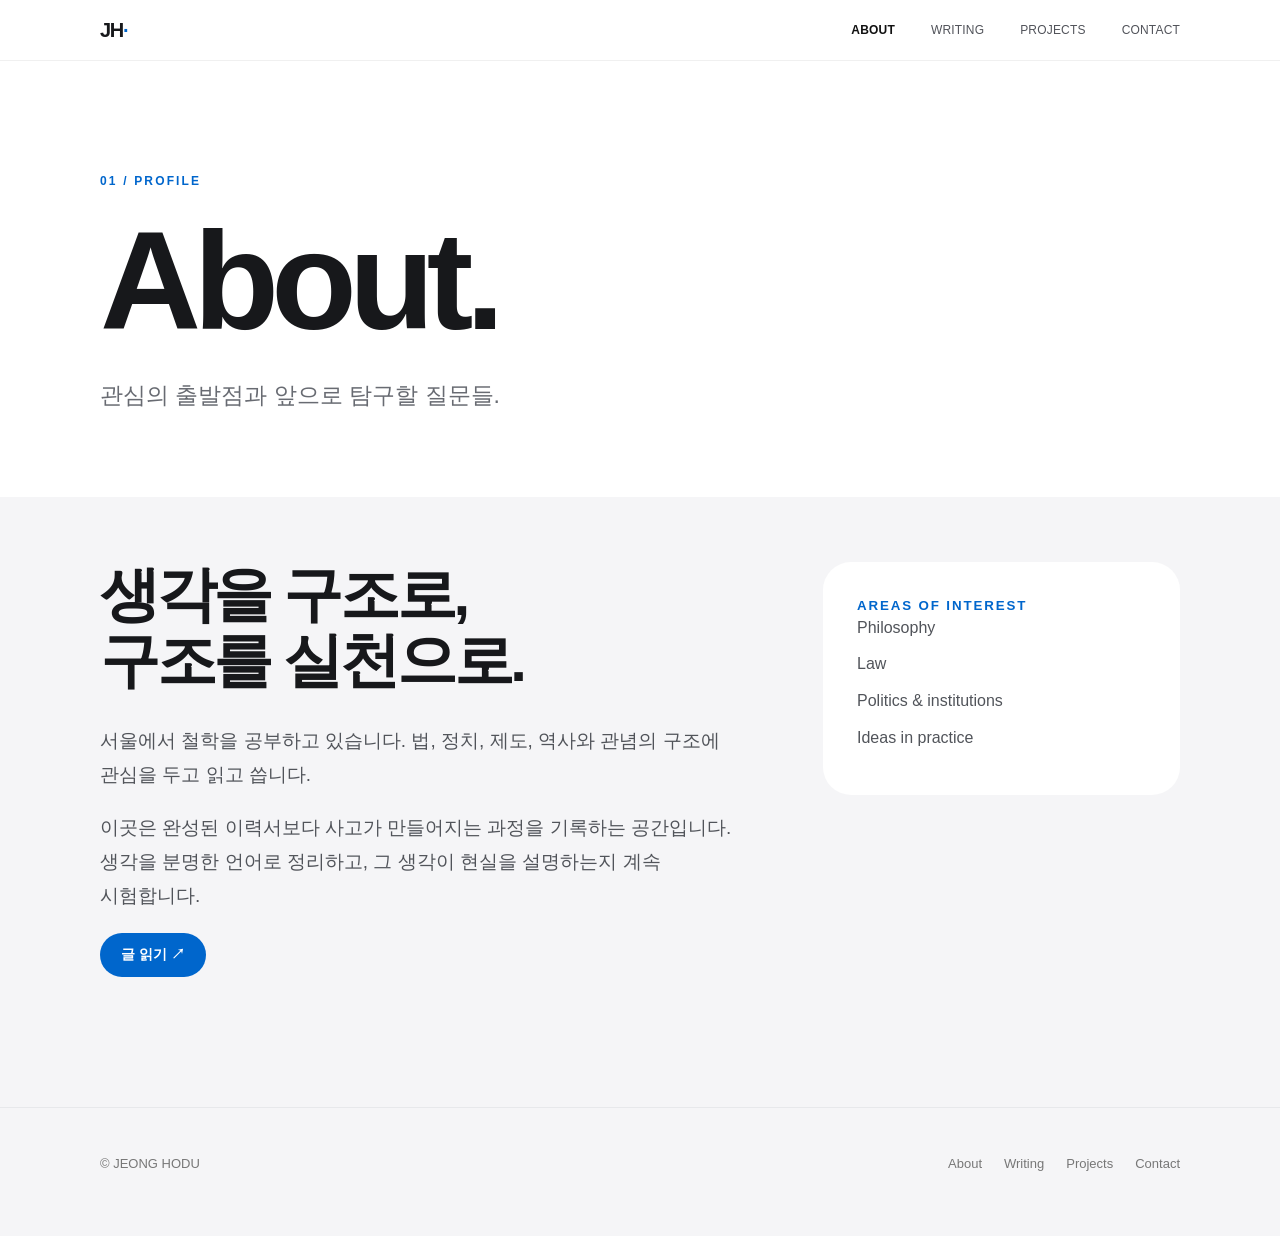
==== about.html @ a946a990 "Add files via upload" ====
<!doctype html>
<html lang="ko"><head>
  <meta charset="utf-8"><meta name="viewport" content="width=device-width,initial-scale=1">
  <meta name="description" content="정호두의 글과 프로젝트, 철학과 법에 관한 기록">
  <title>About — JEONG HODU</title><link rel="stylesheet" href="styles.css">
  
</head><body data-page="about">
  <header class="site-nav"><div class="container nav-inner">
      <a class="wordmark" href="index.html" aria-label="JEONG HODU 홈">JH<span>·</span></a>
      <nav class="nav-links" aria-label="주요 메뉴"><a href="about.html" aria-current="page">ABOUT</a><a href="writing.html">WRITING</a><a href="projects.html">PROJECTS</a><a href="contact.html">CONTACT</a></nav>
    </div></header>
  <main>
  <section class="page-intro container"><span class="eyebrow">01 / PROFILE</span><h1>About.</h1><p>관심의 출발점과 앞으로 탐구할 질문들.</p></section>
  <section class="page-surface"><div class="container about-grid">
    <div><h2>생각을 구조로,<br>구조를 실천으로.</h2><p>서울에서 철학을 공부하고 있습니다. 법, 정치, 제도, 역사와 관념의 구조에 관심을 두고 읽고 씁니다.</p><p>이곳은 완성된 이력서보다 사고가 만들어지는 과정을 기록하는 공간입니다. 생각을 분명한 언어로 정리하고, 그 생각이 현실을 설명하는지 계속 시험합니다.</p><a class="pill primary" href="writing.html">글 읽기 ↗</a></div>
    <aside class="about-panel"><small>AREAS OF INTEREST</small><p>Philosophy</p><p>Law</p><p>Politics & institutions</p><p>Ideas in practice</p></aside>
  </div></section>
</main>
  <footer class="site-footer"><div class="container footer-inner">
      <span>© JEONG HODU</span>
      <div class="footer-links"><a href="about.html">About</a><a href="writing.html">Writing</a><a href="projects.html">Projects</a><a href="contact.html">Contact</a></div>
    </div></footer>
  
</body></html>
---- styles.css ----
:root{color-scheme:light;--ink:#17181b;--muted:#686b72;--line:#e4e5e8;--surface:#f5f5f7;--blue:#0066cc;--radius:28px}
*{box-sizing:border-box}
html{scroll-behavior:smooth}
body{margin:0;background:#fff;color:var(--ink);font-family:-apple-system,BlinkMacSystemFont,"SF Pro Display","Apple SD Gothic Neo","Malgun Gothic",Arial,sans-serif;-webkit-font-smoothing:antialiased}
a{color:inherit}button,input,textarea{font:inherit}button{cursor:pointer}button:disabled{opacity:.5;cursor:wait}
::selection{background:#cfe5ff}
.container{width:min(100% - 48px,1080px);margin-inline:auto}
.narrow{width:min(100% - 48px,760px);margin-inline:auto}
.site-nav{position:sticky;top:0;z-index:10;background:rgba(255,255,255,.82);border-bottom:1px solid rgba(0,0,0,.06);backdrop-filter:blur(22px);-webkit-backdrop-filter:blur(22px)}
.nav-inner{min-height:60px;display:flex;align-items:center;justify-content:space-between;gap:24px}
.wordmark{font-size:20px;font-weight:740;text-decoration:none;letter-spacing:-.065em;white-space:nowrap}.wordmark span{color:var(--blue)}
.nav-links{display:flex;align-items:center;gap:clamp(15px,3vw,36px);overflow-x:auto;white-space:nowrap;scrollbar-width:none}
.nav-links::-webkit-scrollbar{display:none}
.nav-links a{color:#51535a;font-size:12px;text-decoration:none;letter-spacing:.015em;transition:color .2s}
.nav-links a:hover,.nav-links a[aria-current="page"]{color:#111;font-weight:650}
.eyebrow{font-size:12px;font-weight:700;letter-spacing:.18em;color:var(--blue);text-transform:uppercase}
h1,h2,h3,p{margin-top:0}h1,h2,h3{letter-spacing:-.055em}
.home-hero{min-height:min(760px,calc(100svh - 60px));display:grid;grid-template-columns:1fr 1fr;align-items:center;gap:36px;padding-block:90px}
.home-copy h1{font-size:clamp(64px,7.8vw,116px);line-height:.98;margin:24px 0}.home-copy h1 span{color:#8c8d94}
.home-copy .lead{max-width:530px;font-size:clamp(18px,2vw,23px);line-height:1.55;color:#6b6d74;word-break:keep-all}
.cta-row{display:flex;gap:12px;align-items:center;flex-wrap:wrap;margin-top:38px}
.pill{display:inline-flex;align-items:center;justify-content:center;gap:9px;min-height:44px;padding:10px 21px;border-radius:100px;text-decoration:none;font-size:14px;font-weight:600;transition:transform .2s,background .2s}
.pill:hover{transform:translateY(-2px)}.pill.primary{background:var(--blue);color:white}.pill.primary:hover{background:#0054a8}.pill.secondary{background:#f0f1f3;color:#222}
.artwork{width:min(100%,450px);aspect-ratio:1;justify-self:end;position:relative;border-radius:50%;background:radial-gradient(circle at 38% 32%,#f9fbff 0,#d7e1ee 29%,#9aabc2 46%,#232f43 64%,#07111f 77%,#f0f3f8 78%,#fff 81%);box-shadow:0 38px 90px #1a2f5030,0 5px 30px #1a2f501c;overflow:hidden}
.artwork:after{content:"";position:absolute;inset:14%;border:1px solid #ffffff6b;border-radius:50%;box-shadow:0 0 0 42px #ffffff13,0 0 0 90px #ffffff0d}
.artwork span{position:absolute;bottom:15%;left:15%;color:white;font-size:12px;letter-spacing:.24em;z-index:1}
.feature-section{background:var(--surface);padding:112px 0 126px}.section-head{max-width:720px;margin-bottom:42px}
.section-head h2{font-size:clamp(42px,5vw,70px);line-height:1.08;margin:17px 0}.section-head p{color:var(--muted);font-size:18px;line-height:1.55}
.feature-grid{display:grid;grid-template-columns:repeat(3,minmax(0,1fr));gap:16px}
.feature-card{display:flex;flex-direction:column;min-height:290px;background:#fff;border-radius:var(--radius);padding:29px 28px;text-decoration:none;box-shadow:0 4px 20px #131c2510;transition:transform .25s,box-shadow .25s}
.feature-card:hover{transform:translateY(-5px);box-shadow:0 15px 34px #131c2521}
.feature-card .card-index{font-size:12px;color:var(--blue);font-weight:700}.feature-card h3{font-size:34px;margin:64px 0 12px}.feature-card p{font-size:15px;color:var(--muted);line-height:1.55;margin:0}.feature-card .arrow{margin-top:auto;align-self:end;color:var(--blue);font-size:24px}
.statement{padding:145px 0;text-align:center}.statement p{font-size:clamp(32px,5vw,64px);font-weight:700;letter-spacing:-.06em;line-height:1.15;max-width:800px;margin:auto}.statement p span{color:#a0a1a7}
.page-intro{padding:110px 0 60px}.page-intro h1{font-size:clamp(68px,11vw,140px);line-height:1;margin:22px 0 27px}.page-intro p{font-size:clamp(18px,2vw,23px);color:var(--muted);line-height:1.55;max-width:690px;word-break:keep-all}
.page-surface{background:var(--surface);min-height:48svh;padding:65px 0 130px}
.page-surface.white{background:#fff}
.toolbar{display:flex;align-items:center;justify-content:space-between;gap:20px;margin:0 0 25px}.toolbar h2{font-size:27px;margin:0}
.title-list{border-top:1px solid #d5d6da}.title-row{border-bottom:1px solid #d5d6da}
.title-row a{display:flex;align-items:center;justify-content:space-between;gap:18px;padding:29px 6px;text-decoration:none;font-size:clamp(22px,3vw,32px);font-weight:640;letter-spacing:-.04em;line-height:1.32;overflow-wrap:anywhere}
.title-row a:hover{color:var(--blue)}.title-row a span:last-child{font-size:24px;font-weight:400;color:var(--blue);flex:none}
.empty{padding:30px 0;color:var(--muted)}
.about-grid{display:grid;grid-template-columns:1.3fr .7fr;gap:60px;align-items:start}.about-grid h2{font-size:clamp(38px,5vw,60px);line-height:1.1;margin-bottom:30px}.about-grid p{font-size:19px;line-height:1.8;color:#51545a;word-break:keep-all}.about-panel{background:#fff;border-radius:var(--radius);padding:34px}.about-panel p{font-size:16px;margin-bottom:8px}.about-panel small{color:var(--blue);letter-spacing:.14em;font-weight:700}
.article-shell{padding-top:74px;padding-bottom:130px;min-height:70svh}.back-link{display:inline-block;color:var(--blue);font-size:14px;text-decoration:none;margin-bottom:52px}.back-link:hover{text-decoration:underline}
.article-shell h1{font-size:clamp(40px,7vw,78px);line-height:1.12;margin:16px 0 23px;overflow-wrap:anywhere}.article-meta{font-size:14px;color:#86888e}
.article-body{font-size:19px;line-height:1.93;white-space:pre-wrap;overflow-wrap:anywhere;color:#282a30;padding:50px 0 86px}
.comments{border-top:1px solid var(--line);padding-top:40px}.comments>h3{font-size:28px;margin-bottom:10px}.muted{color:var(--muted);line-height:1.6}
.comment-list{border-top:1px solid var(--line);margin:30px 0}.comment{border-bottom:1px solid var(--line);padding:21px 0}.comment.reply{margin-left:32px;padding-left:18px;border-left:2px solid #ddd}
.comment-head{display:flex;gap:12px;align-items:baseline;flex-wrap:wrap}.comment-head strong{font-size:15px}.comment-head time{font-size:12px;color:#888}
.comment p{white-space:pre-wrap;overflow-wrap:anywhere;font-size:16px;line-height:1.7;color:#36383e;margin:10px 0}
.form-panel{background:#fff;border:1px solid var(--line);border-radius:22px;padding:28px;margin:24px 0;box-shadow:0 12px 40px #1111110a}.form-panel h3{font-size:24px;margin-bottom:12px}
label{display:block;font-size:14px;font-weight:600;color:#3d4046;margin:18px 0 8px}
input,textarea{display:block;width:100%;background:#fff;border:1px solid #cbd0d8;border-radius:12px;color:var(--ink);padding:13px 15px;outline:none}
input:focus,textarea:focus{border-color:var(--blue);box-shadow:0 0 0 3px #0066cc1a}textarea{min-height:120px;resize:vertical;line-height:1.65}
.row,.actions{display:flex;gap:12px;align-items:center;flex-wrap:wrap}.row>.grow{flex:1 1 180px}.actions{margin-top:18px}
.button{border:0;background:var(--blue);color:#fff;border-radius:100px;padding:12px 20px;font-size:14px;font-weight:650}.button:hover{background:#0054a8}.button.ghost{background:#ebedf0;color:#25272c}.button.ghost:hover{background:#dee2e7}
.text-button{border:0;background:none;color:var(--blue);font-size:14px;padding:5px 0}.text-button:hover{text-decoration:underline}
.form-error{color:#bf2525;font-size:14px;min-height:1.4em}.status{color:var(--blue);font-size:14px}
.site-footer{background:#f5f5f7;border-top:1px solid #e7e8eb;padding:48px 0 65px;font-size:13px;color:#777}
.footer-inner{display:flex;justify-content:space-between;gap:24px;flex-wrap:wrap}.footer-links{display:flex;gap:22px;flex-wrap:wrap}.footer-links a{text-decoration:none}.footer-links a:hover{color:#111}
.admin-zone{padding:28px 0;border-top:1px solid var(--line)}[hidden]{display:none!important}
@media(max-width:800px){.home-hero{grid-template-columns:1fr;text-align:center;padding-block:80px}.home-copy .lead{margin-inline:auto}.cta-row{justify-content:center}.artwork{justify-self:center;width:min(78vw,380px)}.feature-grid{grid-template-columns:1fr}.feature-card{min-height:200px}.feature-card h3{margin-top:24px}.about-grid{grid-template-columns:1fr;gap:24px}}
@media(max-width:600px){.container,.narrow{width:min(100% - 36px,1080px)}.nav-inner{min-height:56px;gap:14px}.nav-links{gap:17px}.nav-links a{font-size:11px}.home-hero{min-height:auto}.home-copy h1{font-size:clamp(58px,15vw,86px)}.feature-section{padding:78px 0}.page-intro{padding:78px 0 40px}.page-intro h1{font-size:clamp(56px,14vw,90px)}.page-surface{padding:44px 0 90px}.statement{padding:90px 0}.article-shell{padding-top:48px}.article-body{font-size:17px}.comment.reply{margin-left:12px}.form-panel{padding:20px}}
@media(prefers-reduced-motion:reduce){html{scroll-behavior:auto}*,*:before,*:after{transition:none!important;animation:none!important}}
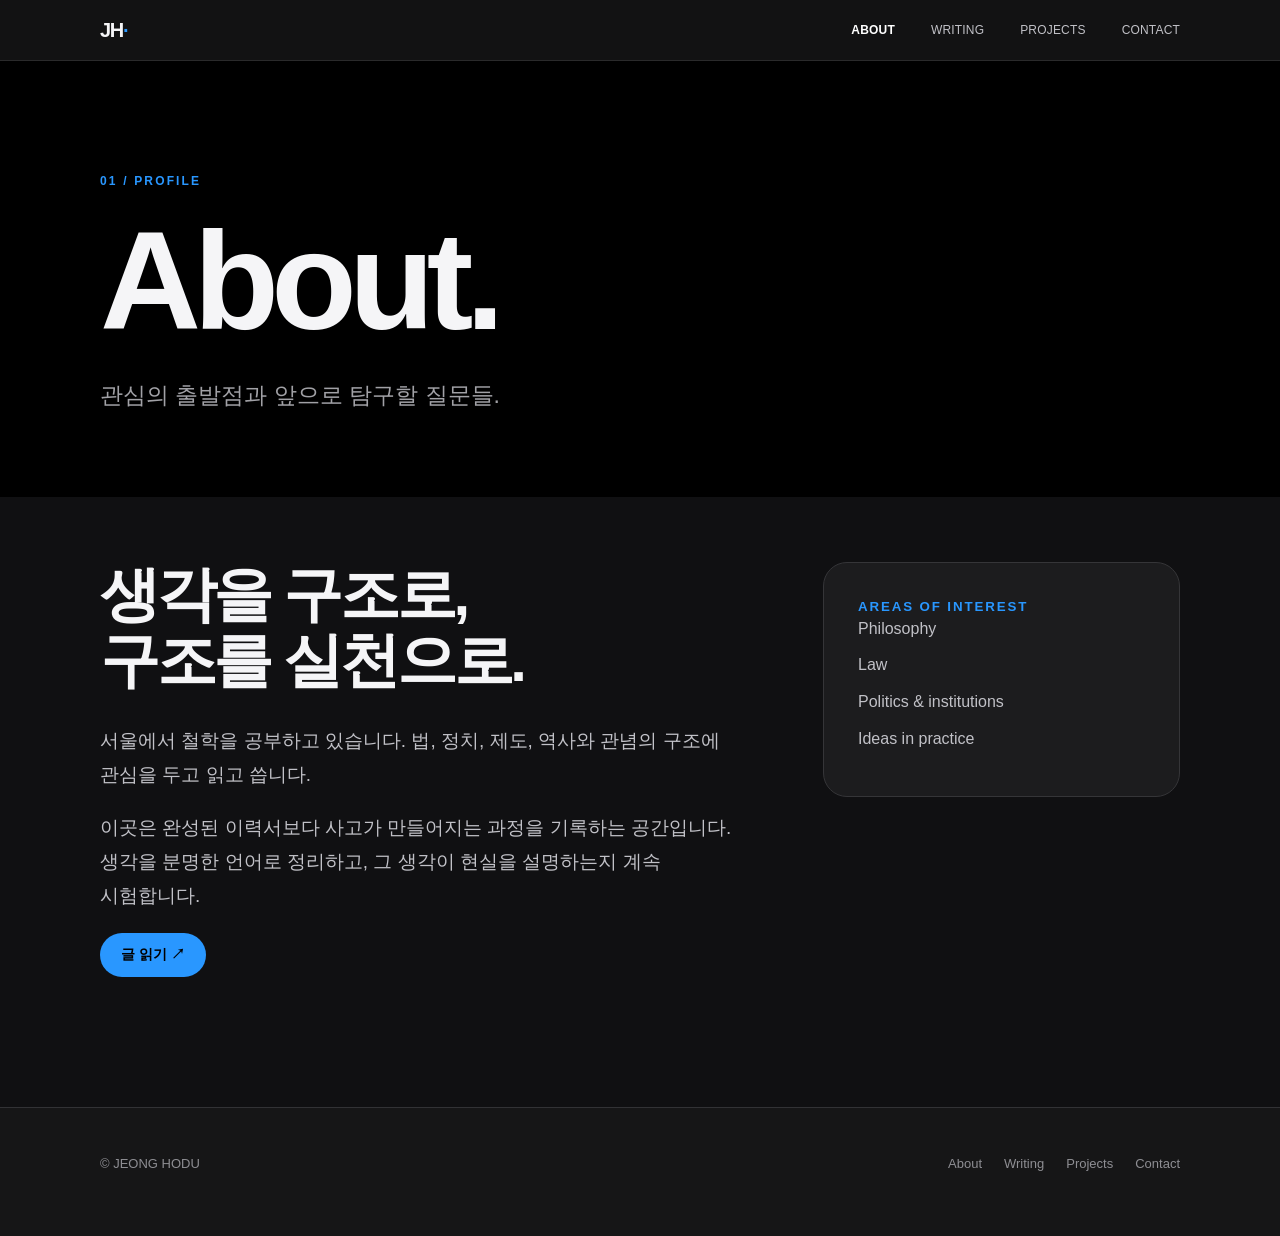
==== commit 42ec3848: "Update about.html" ====
--- a/about.html
+++ b/about.html
@@ -1,15 +1,266 @@
 <!doctype html>
 <html lang="ko"><head>
   <meta charset="utf-8"><meta name="viewport" content="width=device-width,initial-scale=1">
-  <meta name="description" content="정호두의 글과 프로젝트, 철학과 법에 관한 기록">
-  <title>About — JEONG HODU</title><link rel="stylesheet" href="styles.css">
+  <meta name="theme-color" content="#08090b">
+  <meta name="description" content="정호두의 글과 프로젝트. 철학, 법, 정치와 제도에 관한 기록.">
+  <meta property="og:type" content="website">
+  <meta property="og:title" content="About — JEONG HODU">
+  <meta property="og:description" content="철학에서 시작해 법과 제도, 그리고 우리가 사는 세계로.">
+  <title>About — JEONG HODU</title>
+  <style>
+:root {
+  color-scheme: dark;
+  --ink: #f5f5f7;
+  --muted: #a1a1a6;
+  --line: #323235;
+  --surface: #101012;
+  --panel: #1c1c1e;
+  --blue: #2997ff;
+  --radius: 24px;
+}
+* { box-sizing: border-box; }
+html { scroll-behavior: smooth; background: #000; }
+body {
+  margin: 0;
+  background: #000;
+  color: var(--ink);
+  font-family: -apple-system, BlinkMacSystemFont, "SF Pro Display", "Apple SD Gothic Neo", "Malgun Gothic", Arial, sans-serif;
+  -webkit-font-smoothing: antialiased;
+}
+a { color: inherit; }
+button, input, textarea { font: inherit; }
+button { cursor: pointer; }
+button:disabled { opacity: .5; cursor: wait; }
+::selection { background: #245c91; color: #fff; }
+:focus-visible { outline: 2px solid var(--blue); outline-offset: 3px; }
+.skip-link { position: fixed; top: -80px; left: 16px; z-index: 100; padding: 12px 18px; border-radius: 9px; background: #fff; color: #000; text-decoration: none; }
+.skip-link:focus { top: 12px; }
+.container { width: min(100% - 48px, 1080px); margin-inline: auto; }
+.narrow { width: min(100% - 48px, 760px); margin-inline: auto; }
+
+.site-nav {
+  position: sticky;
+  top: 0;
+  z-index: 10;
+  background: rgba(22, 22, 23, .84);
+  border-bottom: 1px solid rgba(255, 255, 255, .1);
+  backdrop-filter: blur(22px);
+  -webkit-backdrop-filter: blur(22px);
+}
+.nav-inner { min-height: 60px; display: flex; align-items: center; justify-content: space-between; gap: 24px; }
+.wordmark { font-size: 20px; font-weight: 740; text-decoration: none; letter-spacing: -.065em; white-space: nowrap; }
+.wordmark span { color: var(--blue); }
+.nav-links { display: flex; align-items: center; gap: clamp(15px, 3vw, 36px); overflow-x: auto; white-space: nowrap; scrollbar-width: none; }
+.nav-links::-webkit-scrollbar { display: none; }
+.nav-links a { color: #c1c1c7; font-size: 12px; text-decoration: none; letter-spacing: .015em; transition: color .2s; }
+.nav-links a:hover, .nav-links a[aria-current="page"] { color: #fff; font-weight: 650; }
+.eyebrow { font-size: 12px; font-weight: 700; letter-spacing: .18em; color: var(--blue); text-transform: uppercase; }
+h1, h2, h3, p { margin-top: 0; }
+h1, h2, h3 { letter-spacing: -.055em; }
+
+.home-hero {
+  position: relative;
+  isolation: isolate;
+  overflow: hidden;
+  min-height: max(700px, calc(100svh - 60px));
+  display: flex;
+  align-items: center;
+  justify-content: center;
+  padding-block: 110px 150px;
+  text-align: center;
+  background: #09111c;
+}
+.hero-slides, .hero-shade, .hero-slide { position: absolute; inset: 0; }
+.hero-slides { z-index: -2; }
+.hero-slide {
+  opacity: 0;
+  background-size: cover;
+  background-position: center;
+  transform: scale(1.065);
+  transition: opacity 1.7s cubic-bezier(.4,0,.2,1), transform 5s ease-out;
+  will-change: opacity, transform;
+}
+.hero-slide.is-visible { opacity: 1; transform: scale(1.015); }
+.hero-slide:first-child { background-image: url("assets/hero-earth.webp"); }
+.hero-shade { z-index: -1; background: linear-gradient(180deg, rgba(0,0,0,.15), rgba(0,0,0,.28) 38%, rgba(0,0,0,.58) 84%, rgba(0,0,0,.83)); }
+.home-copy { position: relative; width: min(100% - 48px, 1080px); margin-inline: auto; text-shadow: 0 2px 24px rgba(0,0,0,.4); }
+.home-copy .eyebrow { color: #e1e1e6; font-size: 11px; letter-spacing: .25em; }
+.home-copy h1 { font-size: clamp(58px, 9.5vw, 142px); font-weight: 680; line-height: .93; letter-spacing: -.082em; margin: 26px 0 30px; white-space: nowrap; }
+.home-copy .lead { max-width: 650px; margin: 0 auto; font-size: clamp(18px, 2vw, 25px); line-height: 1.5; font-weight: 450; color: #f4f4f7; word-break: keep-all; }
+.home-copy .sublead { margin: 13px auto 0; font-size: 14px; color: #d0d0d5; letter-spacing: .02em; line-height: 1.6; word-break: keep-all; }
+.cta-row { display: flex; justify-content: center; gap: 13px; align-items: center; flex-wrap: wrap; margin-top: 40px; }
+.home-copy .pill.primary { background: #f5f5f7; color: #101014; box-shadow: 0 8px 30px #0004; }
+.home-copy .pill.primary:hover { background: #fff; }
+.home-copy .pill.secondary { background: #ffffff1c; border: 1px solid #ffffff80; color: #fff; backdrop-filter: blur(14px); -webkit-backdrop-filter: blur(14px); }
+.home-copy .pill.secondary:hover { background: #ffffff30; }
+.hero-meta { position: absolute; inset: auto 0 0; padding: 0 max(28px, calc((100vw - 1080px) / 2)) 32px; display: flex; align-items: center; gap: 22px; text-align: left; font-size: 11px; font-weight: 650; letter-spacing: .16em; color: #f5f5f7; }
+.hero-meta .hero-count { flex: none; font-variant-numeric: tabular-nums; }
+.hero-meta .hero-caption { flex: 1; min-width: 0; overflow: hidden; text-overflow: ellipsis; white-space: nowrap; }
+.hero-progress { width: min(20vw, 160px); height: 2px; flex: none; overflow: hidden; background: #ffffff66; }
+.hero-progress-fill { display: block; width: 100%; height: 100%; background: #fff; transform-origin: left; animation: hero-progress 3s linear forwards; }
+@keyframes hero-progress { from { transform: scaleX(0); } to { transform: scaleX(1); } }
+.hero-pause { flex: none; color: #fff; border: 0; background: transparent; padding: 9px 0 9px 12px; font-size: 11px; letter-spacing: .16em; font-weight: 650; }
+.hero-pause:hover { color: #d4d4da; }
+.pill { display: inline-flex; align-items: center; justify-content: center; gap: 9px; min-height: 44px; padding: 10px 21px; border-radius: 100px; text-decoration: none; font-size: 14px; font-weight: 600; transition: transform .2s, background .2s; }
+.pill:hover { transform: translateY(-2px); }
+.pill.primary { background: var(--blue); color: #000; }
+.pill.primary:hover { background: #56adff; }
+.pill.secondary { background: #2c2c2e; color: var(--ink); }
+.pill.secondary:hover { background: #3a3a3c; }
+
+.feature-section { background: #08090b; padding: 140px 0 135px; }
+.section-head { max-width: 900px; margin-bottom: 82px; }
+.section-head .eyebrow { color: #7baee8; }
+.section-head h2 { font-size: clamp(45px, 6.7vw, 92px); line-height: 1.07; margin: 22px 0 25px; letter-spacing: -.07em; word-break: keep-all; }
+.section-head p { color: #999aa3; font-size: clamp(17px, 1.8vw, 21px); line-height: 1.55; word-break: keep-all; }
+.feature-list { border-top: 1px solid #3a3b3f; }
+.feature-link { display: grid; grid-template-columns: 86px minmax(0, 1fr) 46px; gap: 20px; align-items: center; padding: 38px 14px 39px 2px; border-bottom: 1px solid #3a3b3f; text-decoration: none; transition: padding .35s ease, background .35s ease; }
+.feature-link:hover { padding-left: 15px; background: #ffffff09; }
+.feature-link .feature-index { align-self: start; padding-top: 11px; font-size: 12px; font-weight: 650; letter-spacing: .14em; color: #81838a; }
+.feature-link h3 { font-size: clamp(43px, 6vw, 75px); line-height: 1; letter-spacing: -.065em; margin: 0 0 10px; }
+.feature-link p { color: #999aa3; font-size: 15px; line-height: 1.5; margin: 0; word-break: keep-all; }
+.feature-link .feature-arrow { font-size: 29px; font-weight: 300; color: #9da1a8; transition: color .25s ease, transform .25s ease; }
+.feature-link:hover .feature-arrow { color: #fff; transform: translate(4px,-4px); }
+.statement { padding: 155px 24px 170px; text-align: center; background: radial-gradient(ellipse at 50% 100%, #101a2b 0%, #05070a 50%, #000 83%); }
+.statement .eyebrow { display: block; margin-bottom: 35px; }
+.statement p { font-size: clamp(35px, 5.2vw, 69px); font-weight: 680; letter-spacing: -.07em; line-height: 1.18; max-width: 900px; margin: auto; word-break: keep-all; }
+.statement p span { color: #898d97; }
+.latest-section { padding: 120px 0 130px; background: #111113; }
+.latest-heading { display: flex; align-items: end; justify-content: space-between; gap: 22px; margin-bottom: 42px; }
+.latest-heading h2 { font-size: clamp(49px, 6vw, 72px); line-height: 1; margin: 18px 0 0; }
+.section-more { color: #c8c8ce; text-decoration: none; font-size: 14px; white-space: nowrap; padding-bottom: 7px; }
+.section-more:hover { color: #fff; }
+.latest-list { border-top: 1px solid #3d3d42; }
+.latest-link { display: grid; grid-template-columns: 42px minmax(0,1fr) 24px; align-items: baseline; gap: 14px; padding: 29px 0; border-bottom: 1px solid #3d3d42; text-decoration: none; transition: color .2s, padding .2s; }
+.latest-link:hover { color: #79b9ff; padding-left: 7px; }
+.latest-index { color: #8e8e98; font-size: 12px; font-variant-numeric: tabular-nums; letter-spacing: .1em; }
+.latest-title { font-size: clamp(20px, 3.4vw, 30px); font-weight: 600; line-height: 1.35; letter-spacing: -.04em; overflow-wrap: anywhere; }
+.latest-arrow { color: var(--blue); font-size: 23px; }
+.latest-list>.muted { padding-top: 25px; }
+
+.page-intro { padding: 110px 0 60px; }
+.page-intro h1 { font-size: clamp(68px, 11vw, 140px); line-height: 1; margin: 22px 0 27px; }
+.page-intro p { font-size: clamp(18px, 2vw, 23px); color: var(--muted); line-height: 1.55; max-width: 690px; word-break: keep-all; }
+.page-surface { background: var(--surface); min-height: 48svh; padding: 65px 0 130px; }
+.page-surface.white { background: #09090b; }
+.toolbar { display: flex; align-items: center; justify-content: space-between; gap: 20px; margin: 0 0 25px; }
+.toolbar h2 { font-size: 27px; margin: 0; }
+.title-list { border-top: 1px solid var(--line); }
+.title-row { border-bottom: 1px solid var(--line); }
+.title-row a { display: flex; align-items: center; justify-content: space-between; gap: 18px; padding: 29px 6px; text-decoration: none; font-size: clamp(22px, 3vw, 32px); font-weight: 640; letter-spacing: -.04em; line-height: 1.32; overflow-wrap: anywhere; }
+.title-row a:hover { color: var(--blue); }
+.title-row a span:last-child { font-size: 24px; font-weight: 400; color: var(--blue); flex: none; }
+.empty { padding: 30px 0; color: var(--muted); }
+.empty-state { border: 1px solid #39393e; border-radius: 24px; padding: clamp(30px,6vw,60px); background: radial-gradient(ellipse at 100% 0%, #182238, #1c1c1e 55%); }
+.empty-state h3 { font-size: clamp(29px,4vw,45px); margin: 20px 0 12px; line-height: 1.2; word-break: keep-all; }
+.empty-state p { max-width: 440px; font-size: 16px; }
+.empty-state .pill { margin-top: 12px; }
+.about-grid { display: grid; grid-template-columns: 1.3fr .7fr; gap: 60px; align-items: start; }
+.about-grid h2 { font-size: clamp(38px, 5vw, 60px); line-height: 1.1; margin-bottom: 30px; }
+.about-grid p { font-size: 19px; line-height: 1.8; color: #c1c1c7; word-break: keep-all; }
+.about-panel { background: var(--panel); border: 1px solid #353538; border-radius: var(--radius); padding: 34px; }
+.about-panel p { font-size: 16px; margin-bottom: 8px; }
+.about-panel small { color: var(--blue); letter-spacing: .14em; font-weight: 700; }
+.article-shell { padding-top: 74px; padding-bottom: 130px; min-height: 70svh; }
+.back-link { display: inline-block; color: var(--blue); font-size: 14px; text-decoration: none; margin-bottom: 52px; }
+.back-link:hover { text-decoration: underline; }
+.article-shell h1 { font-size: clamp(40px, 7vw, 78px); line-height: 1.12; margin: 16px 0 23px; overflow-wrap: anywhere; }
+.article-meta { font-size: 14px; color: #85858b; }
+.article-topline { display: flex; justify-content: space-between; align-items: baseline; gap: 15px; border-bottom: 1px solid var(--line); }
+.article-topline .text-button { white-space: nowrap; }
+.article-body { font-size: 19px; line-height: 1.93; white-space: pre-wrap; overflow-wrap: anywhere; color: #e1e1e5; padding: 50px 0 86px; }
+.comments { border-top: 1px solid var(--line); padding-top: 40px; }
+.comments>h3 { font-size: 28px; margin-bottom: 10px; }
+.comments .comment-start { margin: 14px 0 6px; }
+.muted { color: var(--muted); line-height: 1.6; }
+.comment-list { border-top: 1px solid var(--line); margin: 30px 0; }
+.comment { border-bottom: 1px solid var(--line); padding: 21px 0; }
+.comment.reply { margin-left: 32px; padding-left: 18px; border-left: 2px solid #3b3b3e; }
+.comment-head { display: flex; gap: 12px; align-items: baseline; flex-wrap: wrap; }
+.comment-head strong { font-size: 15px; }
+.comment-head time { font-size: 12px; color: #85858b; }
+.comment p { white-space: pre-wrap; overflow-wrap: anywhere; font-size: 16px; line-height: 1.7; color: #d2d2d7; margin: 10px 0; }
+.comment p.comment-preview { display: -webkit-box; -webkit-line-clamp: 5; -webkit-box-orient: vertical; overflow: hidden; white-space: normal; }
+.comment p.comment-preview.expanded { display: block; white-space: pre-wrap; }
+.form-panel { background: var(--panel); border: 1px solid #38383b; border-radius: 22px; padding: 28px; margin: 24px 0; }
+.form-panel h3 { font-size: 24px; margin-bottom: 12px; }
+label { display: block; font-size: 14px; font-weight: 600; color: #d2d2d7; margin: 18px 0 8px; }
+input, textarea { display: block; width: 100%; background: #101012; border: 1px solid #515157; border-radius: 12px; color: var(--ink); padding: 13px 15px; outline: none; }
+input:-webkit-autofill, textarea:-webkit-autofill { -webkit-text-fill-color: var(--ink); box-shadow: 0 0 0 1000px #101012 inset; }
+input:focus, textarea:focus { border-color: var(--blue); box-shadow: 0 0 0 3px #2997ff33; }
+textarea { min-height: 120px; resize: vertical; line-height: 1.65; }
+.row, .actions { display: flex; gap: 12px; align-items: center; flex-wrap: wrap; }
+.row>.grow { flex: 1 1 180px; }
+.actions { margin-top: 18px; }
+.button { border: 0; background: var(--blue); color: #000; border-radius: 100px; padding: 12px 20px; font-size: 14px; font-weight: 650; }
+.button:hover { background: #56adff; }
+.button.ghost { background: #2c2c2e; color: var(--ink); }
+.button.ghost:hover { background: #3a3a3c; }
+.text-button { border: 0; background: none; color: var(--blue); font-size: 14px; padding: 5px 0; }
+.text-button:hover { text-decoration: underline; }
+.form-error { color: #ff8b83; font-size: 14px; min-height: 1.4em; }
+.status { color: var(--blue); font-size: 14px; }
+.site-footer { background: #161617; border-top: 1px solid var(--line); padding: 48px 0 65px; font-size: 13px; color: #8e8e93; }
+.footer-inner { display: flex; justify-content: space-between; gap: 24px; flex-wrap: wrap; }
+.footer-links { display: flex; gap: 22px; flex-wrap: wrap; }
+.footer-links a { text-decoration: none; }
+.footer-links a:hover { color: #fff; }
+.admin-zone { padding: 28px 0; border-top: 1px solid var(--line); background: #09090b; }
+[hidden] { display: none!important; }
+@media(max-width:800px) {
+  .home-hero { padding-block: 95px; }
+  .home-copy h1 { font-size: clamp(52px, 11vw, 92px); }
+  .about-grid { grid-template-columns: 1fr; gap: 24px; }
+}
+@media(max-width:600px) {
+  .container, .narrow { width: min(100% - 36px, 1080px); }
+  .nav-inner { min-height: 76px; flex-direction: column; justify-content: center; align-items: stretch; gap: 9px; padding-block: 8px; }
+  .wordmark { font-size: 17px; line-height: 1; }
+  .nav-links { justify-content: space-between; gap: 8px; overflow: visible; }
+  .nav-links a { font-size: 10px; letter-spacing: .04em; padding: 4px 0; }
+  .home-hero { min-height: max(610px, calc(100svh - 76px)); padding-block: 80px 110px; }
+  .home-copy { width: min(100% - 36px, 1080px); }
+  .home-copy h1 { font-size: clamp(43px, 10.5vw, 66px); letter-spacing: -.08em; }
+  .home-copy .sublead { font-size: 13px; }
+  .hero-meta { padding: 0 20px 22px; gap: 11px; font-size: 10px; }
+  .hero-progress { width: 64px; }
+  .hero-pause { padding-left: 4px; font-size: 10px; }
+  .feature-section { padding: 91px 0 96px; }
+  .section-head { margin-bottom: 50px; }
+  .feature-link { grid-template-columns: 35px minmax(0, 1fr) 28px; gap: 10px; padding: 30px 4px 31px 0; }
+  .feature-link .feature-index { padding-top: 6px; font-size: 11px; }
+  .feature-link h3 { font-size: clamp(38px, 10vw, 60px); }
+  .feature-link p { font-size: 13px; }
+  .feature-link .feature-arrow { font-size: 22px; }
+  .page-intro { padding: 78px 0 40px; }
+  .page-intro h1 { font-size: clamp(56px, 14vw, 90px); }
+  .page-surface { padding: 44px 0 90px; }
+  .statement { padding: 95px 18px 110px; }
+  .latest-section { padding: 90px 0; }
+  .latest-heading { align-items: start; flex-direction: column; gap: 14px; margin-bottom: 28px; }
+  .latest-link { grid-template-columns: 27px minmax(0,1fr) 19px; gap: 9px; padding: 23px 0; }
+  .article-shell { padding-top: 48px; }
+  .article-body { font-size: 17px; }
+  .comment.reply { margin-left: 12px; }
+  .form-panel { padding: 20px; }
+}
+@media(prefers-reduced-motion:reduce) {
+  html { scroll-behavior: auto; }
+  *, *:before, *:after { transition: none!important; animation: none!important; }
+  .hero-slide { opacity: 0; transform: none; }
+  .hero-slide:first-child { opacity: 1; }
+  .hero-progress-fill, .hero-pause { display: none; }
+}
+
+  </style>
   
 </head><body data-page="about">
+  <a class="skip-link" href="#main">본문으로 건너뛰기</a>
   <header class="site-nav"><div class="container nav-inner">
       <a class="wordmark" href="index.html" aria-label="JEONG HODU 홈">JH<span>·</span></a>
       <nav class="nav-links" aria-label="주요 메뉴"><a href="about.html" aria-current="page">ABOUT</a><a href="writing.html">WRITING</a><a href="projects.html">PROJECTS</a><a href="contact.html">CONTACT</a></nav>
     </div></header>
-  <main>
+  <main id="main">
   <section class="page-intro container"><span class="eyebrow">01 / PROFILE</span><h1>About.</h1><p>관심의 출발점과 앞으로 탐구할 질문들.</p></section>
   <section class="page-surface"><div class="container about-grid">
     <div><h2>생각을 구조로,<br>구조를 실천으로.</h2><p>서울에서 철학을 공부하고 있습니다. 법, 정치, 제도, 역사와 관념의 구조에 관심을 두고 읽고 씁니다.</p><p>이곳은 완성된 이력서보다 사고가 만들어지는 과정을 기록하는 공간입니다. 생각을 분명한 언어로 정리하고, 그 생각이 현실을 설명하는지 계속 시험합니다.</p><a class="pill primary" href="writing.html">글 읽기 ↗</a></div>
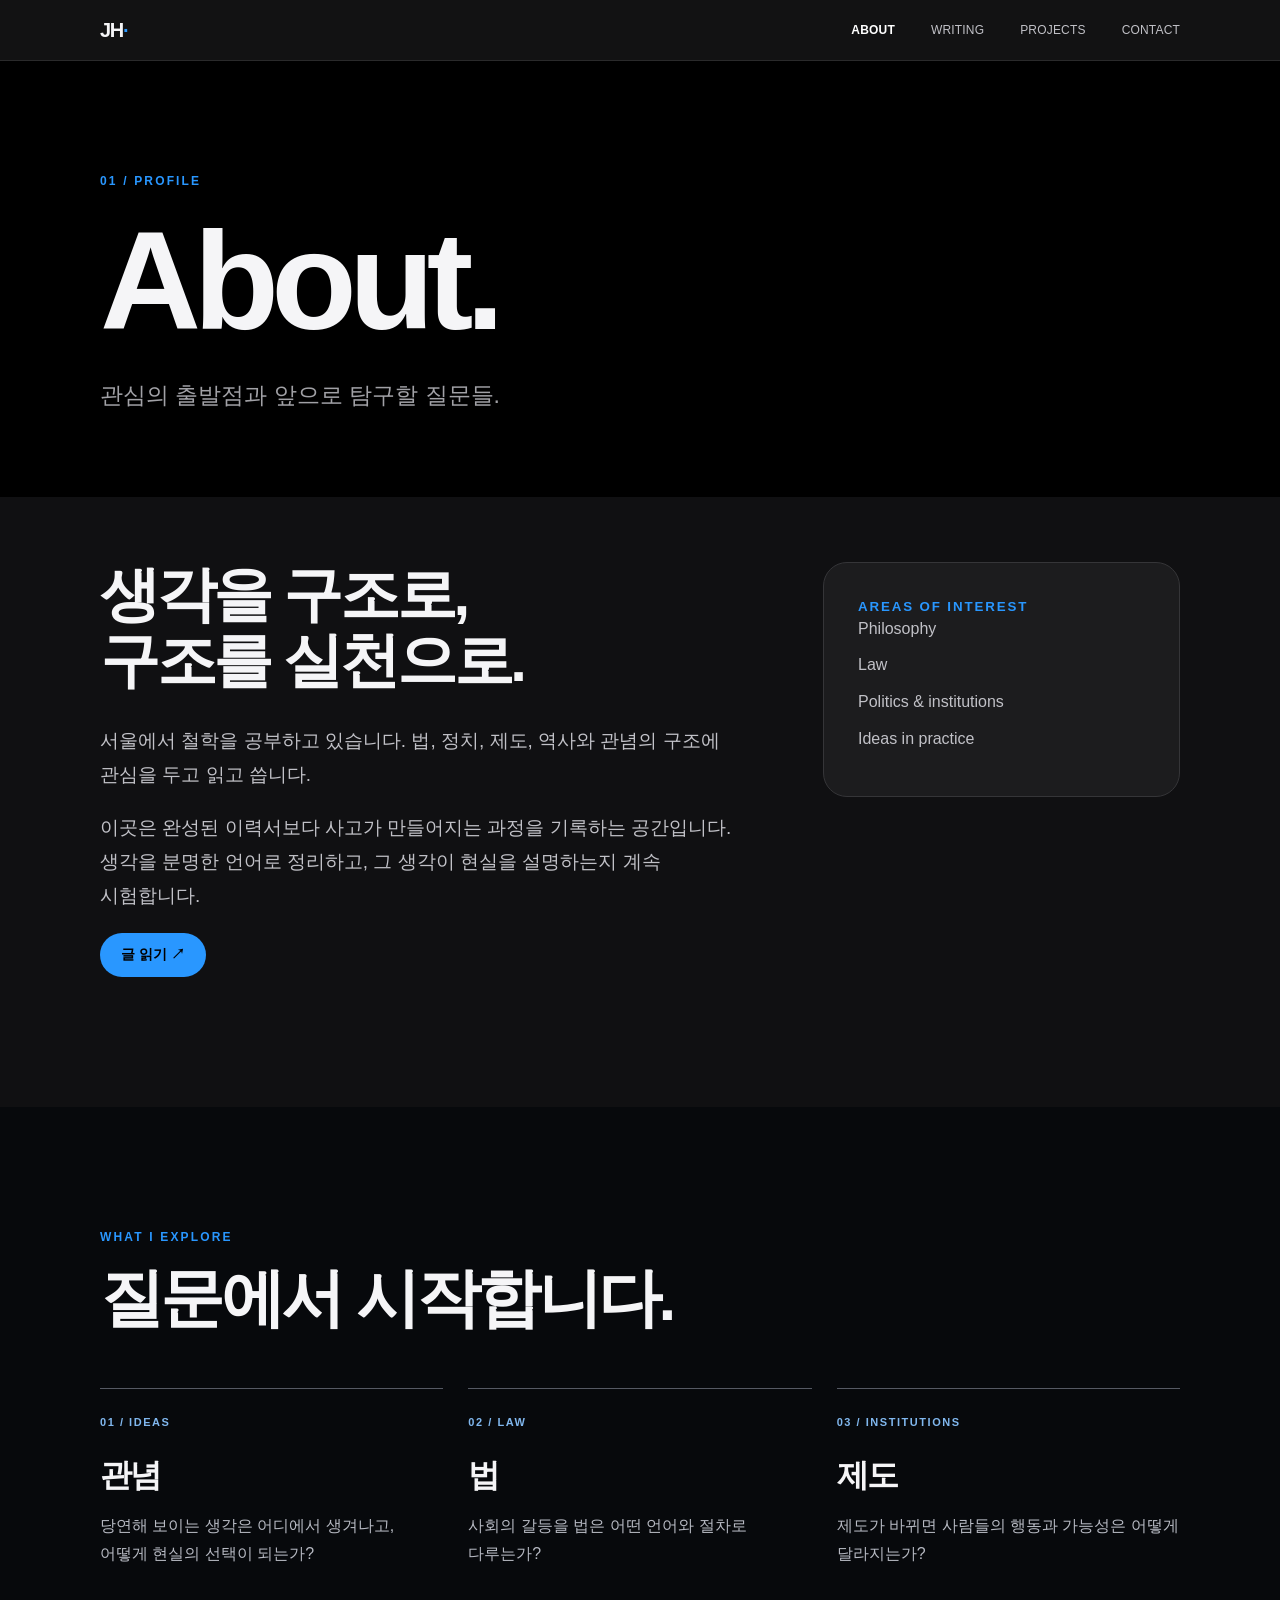
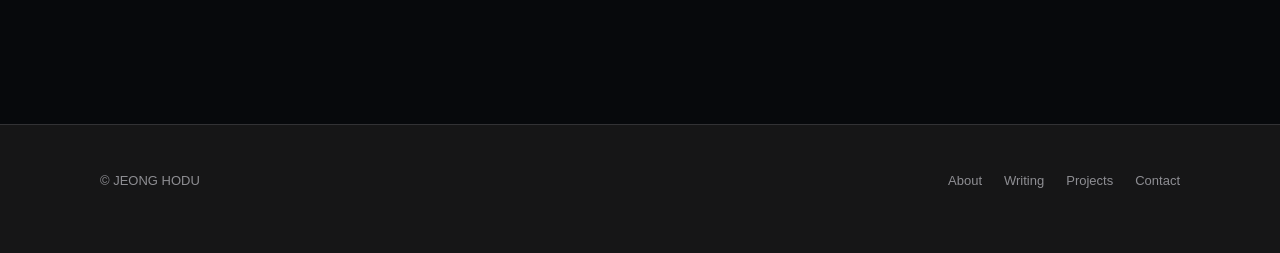
==== commit 4f832581: "Update about.html" ====
--- a/about.html
+++ b/about.html
@@ -161,6 +161,13 @@
 .about-panel { background: var(--panel); border: 1px solid #353538; border-radius: var(--radius); padding: 34px; }
 .about-panel p { font-size: 16px; margin-bottom: 8px; }
 .about-panel small { color: var(--blue); letter-spacing: .14em; font-weight: 700; }
+.questions-section { padding: 120px 0 140px; background: #07090c; }
+.questions-section h2 { font-size: clamp(40px,5vw,66px); margin: 18px 0 54px; line-height: 1.12; }
+.question-grid { display: grid; grid-template-columns: repeat(3,minmax(0,1fr)); gap: 25px; }
+.question-grid>div { border-top: 1px solid #555963; padding-top: 23px; }
+.question-grid span { color: #80b7ee; font-size: 11px; font-weight: 700; letter-spacing: .14em; }
+.question-grid h3 { font-size: 32px; margin: 24px 0 14px; }
+.question-grid p { font-size: 16px; line-height: 1.75; color: #b6b9c2; word-break: keep-all; }
 .article-shell { padding-top: 74px; padding-bottom: 130px; min-height: 70svh; }
 .back-link { display: inline-block; color: var(--blue); font-size: 14px; text-decoration: none; margin-bottom: 52px; }
 .back-link:hover { text-decoration: underline; }
@@ -169,6 +176,12 @@
 .article-topline { display: flex; justify-content: space-between; align-items: baseline; gap: 15px; border-bottom: 1px solid var(--line); }
 .article-topline .text-button { white-space: nowrap; }
 .article-body { font-size: 19px; line-height: 1.93; white-space: pre-wrap; overflow-wrap: anywhere; color: #e1e1e5; padding: 50px 0 86px; }
+.article-neighbors { display: grid; grid-template-columns: repeat(2,minmax(0,1fr)); gap: 14px; margin: 0 0 60px; }
+.neighbor-link { display: grid; grid-template-columns: minmax(0,1fr) 24px; gap: 14px; align-content: space-between; min-height: 165px; border: 1px solid #35353a; border-radius: 18px; background: #151518; padding: 25px; text-decoration: none; transition: border-color .2s, background .2s; }
+.neighbor-link:hover { background: #1f2025; border-color: #627c9d; }
+.neighbor-link small { grid-column: 1 / -1; color: #8f949f; font-size: 12px; }
+.neighbor-link strong { font-size: clamp(19px,2.2vw,25px); line-height: 1.35; letter-spacing: -.04em; overflow-wrap: anywhere; }
+.neighbor-arrow { color: var(--blue); font-size: 22px; align-self: end; }
 .comments { border-top: 1px solid var(--line); padding-top: 40px; }
 .comments>h3 { font-size: 28px; margin-bottom: 10px; }
 .comments .comment-start { margin: 14px 0 6px; }
@@ -184,6 +197,7 @@
 .comment p.comment-preview.expanded { display: block; white-space: pre-wrap; }
 .form-panel { background: var(--panel); border: 1px solid #38383b; border-radius: 22px; padding: 28px; margin: 24px 0; }
 .form-panel h3 { font-size: 24px; margin-bottom: 12px; }
+.editor-note { margin: 13px 0 0; color: #aaaeb8; font-size: 13px; line-height: 1.5; }
 label { display: block; font-size: 14px; font-weight: 600; color: #d2d2d7; margin: 18px 0 8px; }
 input, textarea { display: block; width: 100%; background: #101012; border: 1px solid #515157; border-radius: 12px; color: var(--ink); padding: 13px 15px; outline: none; }
 input:-webkit-autofill, textarea:-webkit-autofill { -webkit-text-fill-color: var(--ink); box-shadow: 0 0 0 1000px #101012 inset; }
@@ -211,6 +225,8 @@
   .home-hero { padding-block: 95px; }
   .home-copy h1 { font-size: clamp(52px, 11vw, 92px); }
   .about-grid { grid-template-columns: 1fr; gap: 24px; }
+  .question-grid { grid-template-columns: 1fr; }
+  .questions-section { padding: 90px 0; }
 }
 @media(max-width:600px) {
   .container, .narrow { width: min(100% - 36px, 1080px); }
@@ -241,6 +257,8 @@
   .latest-link { grid-template-columns: 27px minmax(0,1fr) 19px; gap: 9px; padding: 23px 0; }
   .article-shell { padding-top: 48px; }
   .article-body { font-size: 17px; }
+  .article-neighbors { grid-template-columns: 1fr; }
+  .neighbor-link { min-height: 122px; }
   .comment.reply { margin-left: 12px; }
   .form-panel { padding: 20px; }
 }
@@ -266,6 +284,14 @@
     <div><h2>생각을 구조로,<br>구조를 실천으로.</h2><p>서울에서 철학을 공부하고 있습니다. 법, 정치, 제도, 역사와 관념의 구조에 관심을 두고 읽고 씁니다.</p><p>이곳은 완성된 이력서보다 사고가 만들어지는 과정을 기록하는 공간입니다. 생각을 분명한 언어로 정리하고, 그 생각이 현실을 설명하는지 계속 시험합니다.</p><a class="pill primary" href="writing.html">글 읽기 ↗</a></div>
     <aside class="about-panel"><small>AREAS OF INTEREST</small><p>Philosophy</p><p>Law</p><p>Politics & institutions</p><p>Ideas in practice</p></aside>
   </div></section>
+  <section class="questions-section"><div class="container">
+    <span class="eyebrow">WHAT I EXPLORE</span><h2>질문에서 시작합니다.</h2>
+    <div class="question-grid">
+      <div><span>01 / IDEAS</span><h3>관념</h3><p>당연해 보이는 생각은 어디에서 생겨나고, 어떻게 현실의 선택이 되는가?</p></div>
+      <div><span>02 / LAW</span><h3>법</h3><p>사회의 갈등을 법은 어떤 언어와 절차로 다루는가?</p></div>
+      <div><span>03 / INSTITUTIONS</span><h3>제도</h3><p>제도가 바뀌면 사람들의 행동과 가능성은 어떻게 달라지는가?</p></div>
+    </div>
+  </div></section>
 </main>
   <footer class="site-footer"><div class="container footer-inner">
       <span>© JEONG HODU</span>
